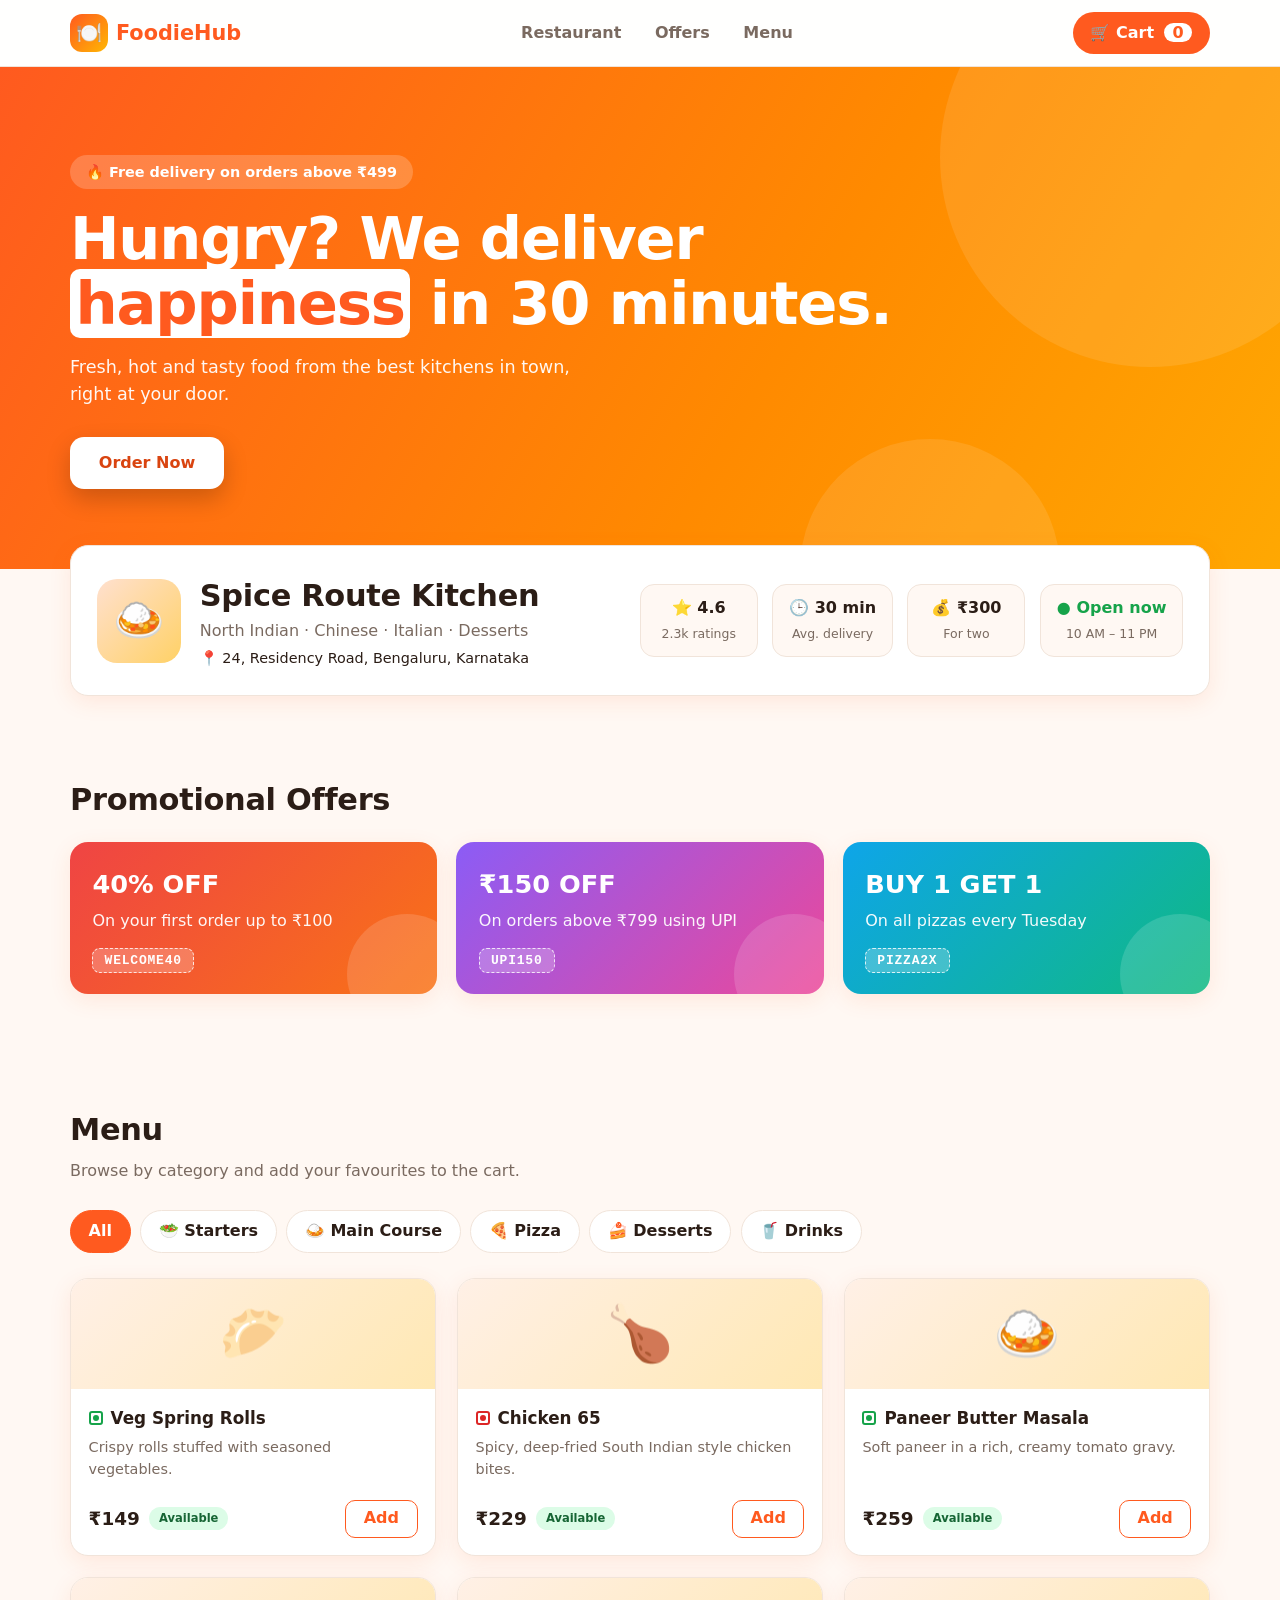
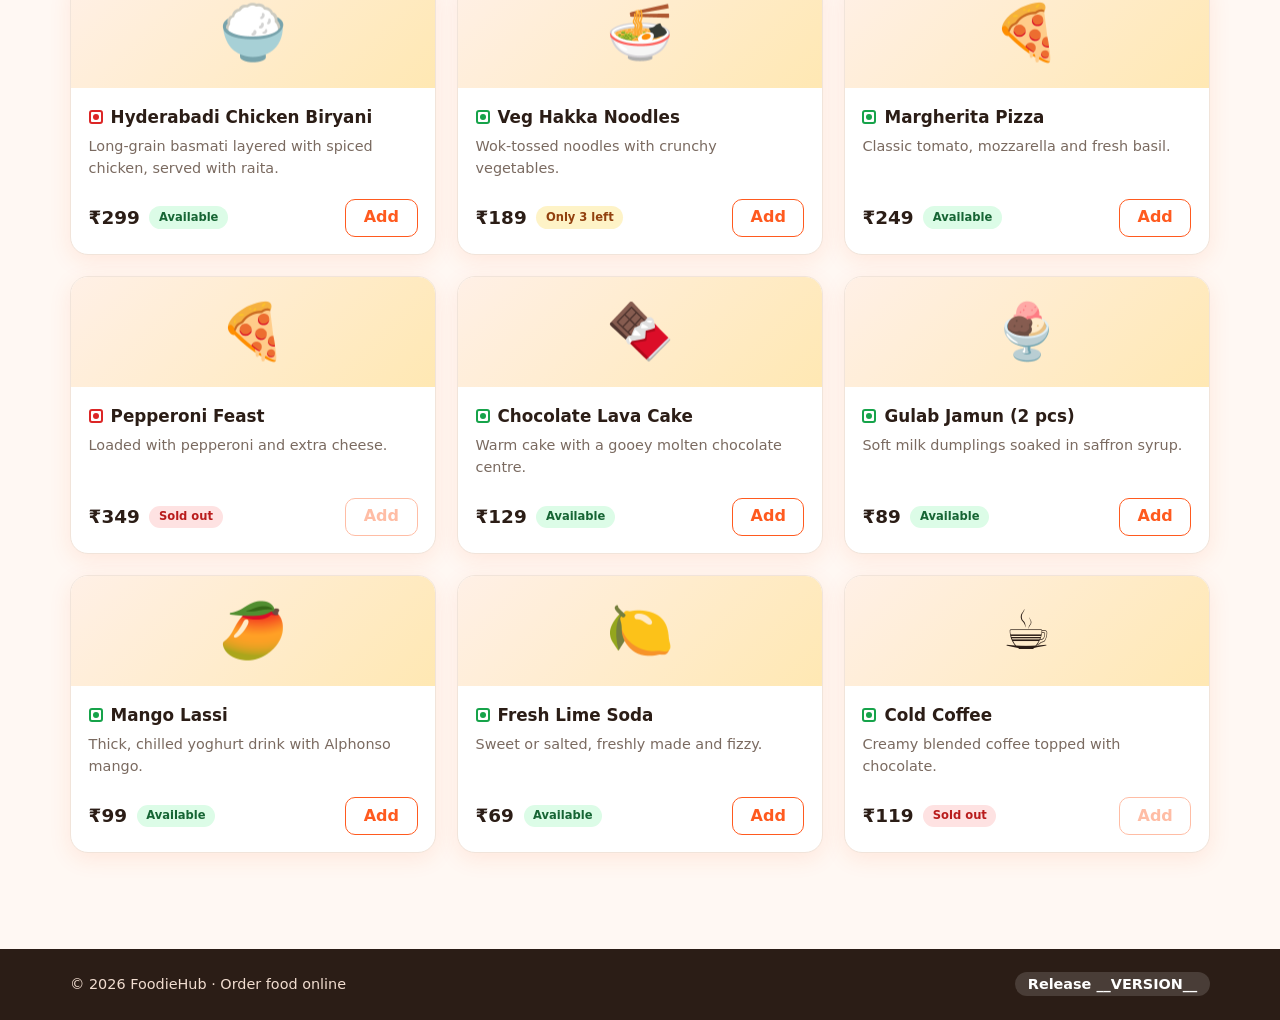
==== q2-food-portal/index.html @ 7f944108 "Answers to all questions" ====
<!DOCTYPE html>
<html lang="en">
<head>
  <meta charset="UTF-8">
  <meta name="viewport" content="width=device-width, initial-scale=1">
  <meta name="description" content="FoodieHub online food ordering portal: restaurant details, categories, menu, prices, availability and offers.">
  <title>FoodieHub | Online Food Ordering Portal</title>
  <link rel="stylesheet" href="style.css">
</head>
<body>
  <a class="skip" href="#menu">Skip to menu</a>

  <header class="topbar">
    <div class="container nav">
      <a class="brand" href="#top"><span class="logo">🍽️</span> FoodieHub</a>
      <nav aria-label="Primary">
        <a href="#restaurant">Restaurant</a>
        <a href="#offers">Offers</a>
        <a href="#menu">Menu</a>
      </nav>
      <button class="cart" id="cartBtn" type="button" aria-live="polite">🛒 Cart <span id="cartCount">0</span></button>
    </div>
  </header>

  <section class="hero" id="top">
    <div class="container hero-inner">
      <span class="chip-hero">🔥 Free delivery on orders above ₹499</span>
      <h1>Hungry? We deliver<br><em>happiness</em> in 30 minutes.</h1>
      <p>Fresh, hot and tasty food from the best kitchens in town, right at your door.</p>
      <a class="btn" href="#menu">Order Now</a>
    </div>
  </section>

  <main>
    <!-- RESTAURANT DETAILS -->
    <section class="section" id="restaurant">
      <div class="container">
        <div class="resto card">
          <div class="resto-main">
            <div class="resto-img" aria-hidden="true">🍛</div>
            <div>
              <h2>Spice Route Kitchen</h2>
              <p class="cuisine">North Indian · Chinese · Italian · Desserts</p>
              <p class="addr">📍 24, Residency Road, Bengaluru, Karnataka</p>
            </div>
          </div>
          <ul class="resto-facts">
            <li><strong>⭐ 4.6</strong><span>2.3k ratings</span></li>
            <li><strong>🕒 30 min</strong><span>Avg. delivery</span></li>
            <li><strong>💰 ₹300</strong><span>For two</span></li>
            <li><strong class="open">● Open now</strong><span>10 AM – 11 PM</span></li>
          </ul>
        </div>
      </div>
    </section>

    <!-- OFFERS -->
    <section class="section tight" id="offers">
      <div class="container">
        <h2>Promotional Offers</h2>
        <div class="offers">
          <div class="offer o1"><span class="pct">40% OFF</span><p>On your first order up to ₹100</p><code>WELCOME40</code></div>
          <div class="offer o2"><span class="pct">₹150 OFF</span><p>On orders above ₹799 using UPI</p><code>UPI150</code></div>
          <div class="offer o3"><span class="pct">BUY 1 GET 1</span><p>On all pizzas every Tuesday</p><code>PIZZA2X</code></div>
        </div>
      </div>
    </section>

    <!-- MENU -->
    <section class="section" id="menu">
      <div class="container">
        <h2>Menu</h2>
        <p class="sub">Browse by category and add your favourites to the cart.</p>

        <div class="filters" role="tablist" aria-label="Food categories">
          <button class="filter active" data-filter="all" type="button">All</button>
          <button class="filter" data-filter="starters" type="button">🥗 Starters</button>
          <button class="filter" data-filter="mains" type="button">🍛 Main Course</button>
          <button class="filter" data-filter="pizza" type="button">🍕 Pizza</button>
          <button class="filter" data-filter="desserts" type="button">🍰 Desserts</button>
          <button class="filter" data-filter="drinks" type="button">🥤 Drinks</button>
        </div>

        <div class="menu-grid" id="menuGrid">
          <article class="item" data-cat="starters">
            <div class="thumb">🥟</div>
            <div class="info"><h3><i class="veg"></i>Veg Spring Rolls</h3><p>Crispy rolls stuffed with seasoned vegetables.</p></div>
            <div class="foot"><span class="price">₹149</span><span class="stock in">Available</span><button class="add" type="button">Add</button></div>
          </article>
          <article class="item" data-cat="starters">
            <div class="thumb">🍗</div>
            <div class="info"><h3><i class="nonveg"></i>Chicken 65</h3><p>Spicy, deep-fried South Indian style chicken bites.</p></div>
            <div class="foot"><span class="price">₹229</span><span class="stock in">Available</span><button class="add" type="button">Add</button></div>
          </article>
          <article class="item" data-cat="mains">
            <div class="thumb">🍛</div>
            <div class="info"><h3><i class="veg"></i>Paneer Butter Masala</h3><p>Soft paneer in a rich, creamy tomato gravy.</p></div>
            <div class="foot"><span class="price">₹259</span><span class="stock in">Available</span><button class="add" type="button">Add</button></div>
          </article>
          <article class="item" data-cat="mains">
            <div class="thumb">🍚</div>
            <div class="info"><h3><i class="nonveg"></i>Hyderabadi Chicken Biryani</h3><p>Long-grain basmati layered with spiced chicken, served with raita.</p></div>
            <div class="foot"><span class="price">₹299</span><span class="stock in">Available</span><button class="add" type="button">Add</button></div>
          </article>
          <article class="item" data-cat="mains">
            <div class="thumb">🍜</div>
            <div class="info"><h3><i class="veg"></i>Veg Hakka Noodles</h3><p>Wok-tossed noodles with crunchy vegetables.</p></div>
            <div class="foot"><span class="price">₹189</span><span class="stock low">Only 3 left</span><button class="add" type="button">Add</button></div>
          </article>
          <article class="item" data-cat="pizza">
            <div class="thumb">🍕</div>
            <div class="info"><h3><i class="veg"></i>Margherita Pizza</h3><p>Classic tomato, mozzarella and fresh basil.</p></div>
            <div class="foot"><span class="price">₹249</span><span class="stock in">Available</span><button class="add" type="button">Add</button></div>
          </article>
          <article class="item" data-cat="pizza">
            <div class="thumb">🍕</div>
            <div class="info"><h3><i class="nonveg"></i>Pepperoni Feast</h3><p>Loaded with pepperoni and extra cheese.</p></div>
            <div class="foot"><span class="price">₹349</span><span class="stock out">Sold out</span><button class="add" type="button" disabled>Add</button></div>
          </article>
          <article class="item" data-cat="desserts">
            <div class="thumb">🍫</div>
            <div class="info"><h3><i class="veg"></i>Chocolate Lava Cake</h3><p>Warm cake with a gooey molten chocolate centre.</p></div>
            <div class="foot"><span class="price">₹129</span><span class="stock in">Available</span><button class="add" type="button">Add</button></div>
          </article>
          <article class="item" data-cat="desserts">
            <div class="thumb">🍨</div>
            <div class="info"><h3><i class="veg"></i>Gulab Jamun (2 pcs)</h3><p>Soft milk dumplings soaked in saffron syrup.</p></div>
            <div class="foot"><span class="price">₹89</span><span class="stock in">Available</span><button class="add" type="button">Add</button></div>
          </article>
          <article class="item" data-cat="drinks">
            <div class="thumb">🥭</div>
            <div class="info"><h3><i class="veg"></i>Mango Lassi</h3><p>Thick, chilled yoghurt drink with Alphonso mango.</p></div>
            <div class="foot"><span class="price">₹99</span><span class="stock in">Available</span><button class="add" type="button">Add</button></div>
          </article>
          <article class="item" data-cat="drinks">
            <div class="thumb">🍋</div>
            <div class="info"><h3><i class="veg"></i>Fresh Lime Soda</h3><p>Sweet or salted, freshly made and fizzy.</p></div>
            <div class="foot"><span class="price">₹69</span><span class="stock in">Available</span><button class="add" type="button">Add</button></div>
          </article>
          <article class="item" data-cat="drinks">
            <div class="thumb">☕</div>
            <div class="info"><h3><i class="veg"></i>Cold Coffee</h3><p>Creamy blended coffee topped with chocolate.</p></div>
            <div class="foot"><span class="price">₹119</span><span class="stock out">Sold out</span><button class="add" type="button" disabled>Add</button></div>
          </article>
        </div>
      </div>
    </section>

    <!-- ADD-NEW-FEATURE-HERE -->
  </main>

  <footer class="footer">
    <div class="container foot-row">
      <p>© 2026 FoodieHub · Order food online</p>
      <p><span class="release">Release __VERSION__</span></p>
    </div>
  </footer>

  <script>
    // Category filter
    var filters = document.querySelectorAll('.filter');
    var items = document.querySelectorAll('.item');
    filters.forEach(function (btn) {
      btn.addEventListener('click', function () {
        filters.forEach(function (b) { b.classList.remove('active'); });
        btn.classList.add('active');
        var f = btn.getAttribute('data-filter');
        items.forEach(function (it) {
          it.style.display = (f === 'all' || it.getAttribute('data-cat') === f) ? '' : 'none';
        });
      });
    });
    // Cart counter
    var count = 0;
    var counter = document.getElementById('cartCount');
    document.querySelectorAll('.add').forEach(function (b) {
      b.addEventListener('click', function () {
        count++; counter.textContent = count;
        b.textContent = 'Added ✓';
        setTimeout(function () { b.textContent = 'Add'; }, 900);
      });
    });
  </script>
</body>
</html>
---- q2-food-portal/style.css ----
:root {
  --bg: #fff8f3;
  --surface: #ffffff;
  --text: #2b1d16;
  --muted: #7a6a60;
  --primary: #ff5a1f;
  --primary-dark: #d94410;
  --accent: #ffb703;
  --green: #16a34a;
  --border: #f1e4da;
  --shadow: 0 6px 22px rgba(255, 90, 31, .10);
  --radius: 18px;
}
@media (prefers-color-scheme: dark) {
  :root { --bg: #1a1210; --surface: #251a16; --text: #fdf1ea; --muted: #c2aea3; --border: #3a2a23; --shadow: 0 6px 22px rgba(0,0,0,.4); }
}
* { box-sizing: border-box; margin: 0; padding: 0; }
html { scroll-behavior: smooth; scroll-padding-top: 76px; }
body { font-family: system-ui, -apple-system, "Segoe UI", Roboto, Arial, sans-serif; background: var(--bg); color: var(--text); line-height: 1.55; }
a { color: inherit; text-decoration: none; }
.container { width: min(1140px, 92%); margin-inline: auto; }
.skip { position: absolute; left: -999px; background: var(--primary); color: #fff; padding: .6rem 1rem; z-index: 99; }
.skip:focus { left: 8px; top: 8px; }
:focus-visible { outline: 3px solid var(--accent); outline-offset: 2px; border-radius: 8px; }

/* Header */
.topbar { position: sticky; top: 0; z-index: 50; background: color-mix(in srgb, var(--surface) 90%, transparent); backdrop-filter: blur(10px); border-bottom: 1px solid var(--border); }
.nav { display: flex; align-items: center; justify-content: space-between; gap: 1rem; height: 66px; }
.brand { font-weight: 800; font-size: 1.3rem; display: flex; align-items: center; gap: .5rem; color: var(--primary); }
.logo { width: 38px; height: 38px; display: grid; place-items: center; border-radius: 12px; background: linear-gradient(135deg, var(--primary), var(--accent)); }
nav { display: flex; gap: .3rem; }
nav a { font-weight: 600; color: var(--muted); padding: .45rem .9rem; border-radius: 999px; transition: .2s; }
nav a:hover { background: color-mix(in srgb, var(--primary) 12%, transparent); color: var(--primary); }
.cart { border: 0; cursor: pointer; font: inherit; font-weight: 700; color: #fff; background: var(--primary); padding: .55rem 1.1rem; border-radius: 999px; transition: transform .2s, background .2s; }
.cart:hover { background: var(--primary-dark); transform: scale(1.04); }
.cart span { background: #fff; color: var(--primary); border-radius: 999px; padding: 0 .55rem; margin-left: .25rem; }

/* Hero */
.hero { position: relative; color: #fff; padding: 5.5rem 0 5rem; background: linear-gradient(120deg, #ff5a1f 0%, #ff8a00 60%, #ffb703 120%); overflow: hidden; }
.hero::before, .hero::after { content: ""; position: absolute; border-radius: 50%; background: rgba(255,255,255,.1); }
.hero::before { width: 420px; height: 420px; right: -80px; top: -120px; }
.hero::after { width: 260px; height: 260px; right: 220px; bottom: -130px; }
.hero-inner { position: relative; z-index: 1; }
.chip-hero { display: inline-block; background: rgba(255,255,255,.2); padding: .35rem 1rem; border-radius: 999px; font-weight: 600; font-size: .9rem; margin-bottom: 1.1rem; }
h1 { font-size: clamp(2.2rem, 5vw, 3.7rem); line-height: 1.1; letter-spacing: -.02em; font-weight: 800; }
h1 em { font-style: normal; background: #fff; color: var(--primary); padding: 0 .35rem; border-radius: 10px; }
.hero p { margin: 1.1rem 0 1.8rem; font-size: 1.1rem; max-width: 46ch; opacity: .95; }
.btn { display: inline-block; background: #fff; color: var(--primary-dark); font-weight: 800; padding: .85rem 1.8rem; border-radius: 14px; box-shadow: 0 10px 24px rgba(0,0,0,.2); transition: transform .2s; }
.btn:hover { transform: translateY(-3px); }

/* Sections */
.section { padding: 4rem 0; }
.section.tight { padding: 1rem 0 3rem; }
h2 { font-size: 1.9rem; letter-spacing: -.01em; margin-bottom: .4rem; }
.sub { color: var(--muted); margin-bottom: 1.6rem; }
.card { background: var(--surface); border: 1px solid var(--border); border-radius: var(--radius); box-shadow: var(--shadow); }

/* Restaurant */
.resto { margin-top: -5.5rem; position: relative; z-index: 2; padding: 1.6rem; display: flex; flex-wrap: wrap; gap: 1.5rem; justify-content: space-between; align-items: center; }
.resto-main { display: flex; gap: 1.2rem; align-items: center; }
.resto-img { width: 84px; height: 84px; font-size: 2.6rem; display: grid; place-items: center; border-radius: 20px; background: linear-gradient(135deg, #ffe0cf, #ffd166); }
.resto h2 { margin: 0; }
.cuisine { color: var(--muted); }
.addr { font-size: .9rem; margin-top: .2rem; }
.resto-facts { list-style: none; display: flex; flex-wrap: wrap; gap: .9rem; }
.resto-facts li { background: var(--bg); border: 1px solid var(--border); border-radius: 14px; padding: .65rem 1rem; text-align: center; min-width: 118px; }
.resto-facts strong { display: block; }
.resto-facts span { font-size: .78rem; color: var(--muted); }
.open { color: var(--green); }

/* Offers */
.offers { display: grid; grid-template-columns: repeat(3, 1fr); gap: 1.2rem; margin-top: 1.2rem; }
.offer { color: #fff; padding: 1.4rem; border-radius: var(--radius); position: relative; overflow: hidden; box-shadow: var(--shadow); }
.offer::after { content: ""; position: absolute; width: 120px; height: 120px; border-radius: 50%; background: rgba(255,255,255,.14); right: -30px; bottom: -40px; }
.o1 { background: linear-gradient(135deg, #ef4444, #f97316); }
.o2 { background: linear-gradient(135deg, #8b5cf6, #ec4899); }
.o3 { background: linear-gradient(135deg, #0ea5e9, #10b981); }
.pct { font-size: 1.6rem; font-weight: 800; display: block; }
.offer p { margin: .3rem 0 .8rem; opacity: .95; }
.offer code { background: rgba(255,255,255,.22); border: 1px dashed rgba(255,255,255,.8); padding: .25rem .7rem; border-radius: 8px; font-weight: 700; letter-spacing: .06em; }

/* Filters */
.filters { display: flex; gap: .6rem; flex-wrap: wrap; margin-bottom: 1.6rem; }
.filter { border: 1.5px solid var(--border); background: var(--surface); color: var(--text); font: inherit; font-weight: 600; padding: .5rem 1.1rem; border-radius: 999px; cursor: pointer; transition: .2s; }
.filter:hover { border-color: var(--primary); color: var(--primary); }
.filter.active { background: var(--primary); border-color: var(--primary); color: #fff; }

/* Menu */
.menu-grid { display: grid; grid-template-columns: repeat(3, 1fr); gap: 1.3rem; }
.item { background: var(--surface); border: 1px solid var(--border); border-radius: var(--radius); box-shadow: var(--shadow); display: flex; flex-direction: column; overflow: hidden; transition: transform .25s, box-shadow .25s; }
.item:hover { transform: translateY(-5px); box-shadow: 0 14px 32px rgba(255,90,31,.2); }
.thumb { height: 110px; display: grid; place-items: center; font-size: 3.4rem; background: linear-gradient(135deg, #fff0e6, #ffe8b3); }
@media (prefers-color-scheme: dark) { .thumb { background: linear-gradient(135deg, #3a2a23, #4a3720); } }
.info { padding: 1rem 1.1rem .4rem; flex: 1; }
.info h3 { font-size: 1.05rem; display: flex; gap: .5rem; align-items: center; }
.info p { color: var(--muted); font-size: .9rem; margin-top: .3rem; }
.veg, .nonveg { width: 14px; height: 14px; border: 2px solid var(--green); border-radius: 3px; position: relative; flex-shrink: 0; }
.veg::after, .nonveg::after { content: ""; position: absolute; inset: 2px; border-radius: 50%; background: var(--green); }
.nonveg { border-color: #dc2626; }
.nonveg::after { background: #dc2626; }
.foot { display: flex; align-items: center; gap: .6rem; padding: .8rem 1.1rem 1.1rem; }
.price { font-weight: 800; font-size: 1.15rem; }
.stock { font-size: .72rem; font-weight: 700; padding: .15rem .6rem; border-radius: 999px; margin-right: auto; }
.stock.in { background: #dcfce7; color: #166534; }
.stock.low { background: #fef3c7; color: #92400e; }
.stock.out { background: #fee2e2; color: #b91c1c; }
.add { border: 1.5px solid var(--primary); color: var(--primary); background: transparent; font: inherit; font-weight: 700; padding: .35rem 1.1rem; border-radius: 10px; cursor: pointer; transition: .2s; }
.add:hover:not(:disabled) { background: var(--primary); color: #fff; }
.add:disabled { opacity: .4; cursor: not-allowed; }

/* Optional feature blocks (used after the "new feature" step) */
.ratings-grid { display: grid; grid-template-columns: 1fr 2fr; gap: 1.5rem; align-items: center; padding: 1.8rem; }
.big-score { text-align: center; }
.big-score strong { font-size: 3.4rem; color: var(--primary); line-height: 1; display: block; }
.bars div { display: flex; align-items: center; gap: .7rem; font-size: .9rem; margin: .35rem 0; }
.bars i { flex: 1; height: 8px; background: var(--border); border-radius: 8px; overflow: hidden; }
.bars i b { display: block; height: 100%; background: linear-gradient(90deg, var(--primary), var(--accent)); }
.thanks { text-align: center; padding: 2.4rem 1.5rem; background: linear-gradient(135deg, #ff5a1f, #ffb703); color: #fff; border-radius: var(--radius); box-shadow: var(--shadow); }
.thanks h3 { font-size: 1.6rem; }

/* Footer */
.footer { background: #2b1d16; color: #f1ddd0; padding: 1.5rem 0; margin-top: 2rem; }
.foot-row { display: flex; justify-content: space-between; flex-wrap: wrap; gap: .8rem; font-size: .9rem; }
.release { background: rgba(255,255,255,.14); padding: .25rem .8rem; border-radius: 999px; font-weight: 700; color: #fff; }

@media (max-width: 960px) { .menu-grid { grid-template-columns: repeat(2, 1fr); } .offers { grid-template-columns: 1fr; } .ratings-grid { grid-template-columns: 1fr; } }
@media (max-width: 620px) { .menu-grid { grid-template-columns: 1fr; } nav { display: none; } .resto { margin-top: -3.5rem; } }
@media (prefers-reduced-motion: reduce) { * { transition: none !important; scroll-behavior: auto !important; } }
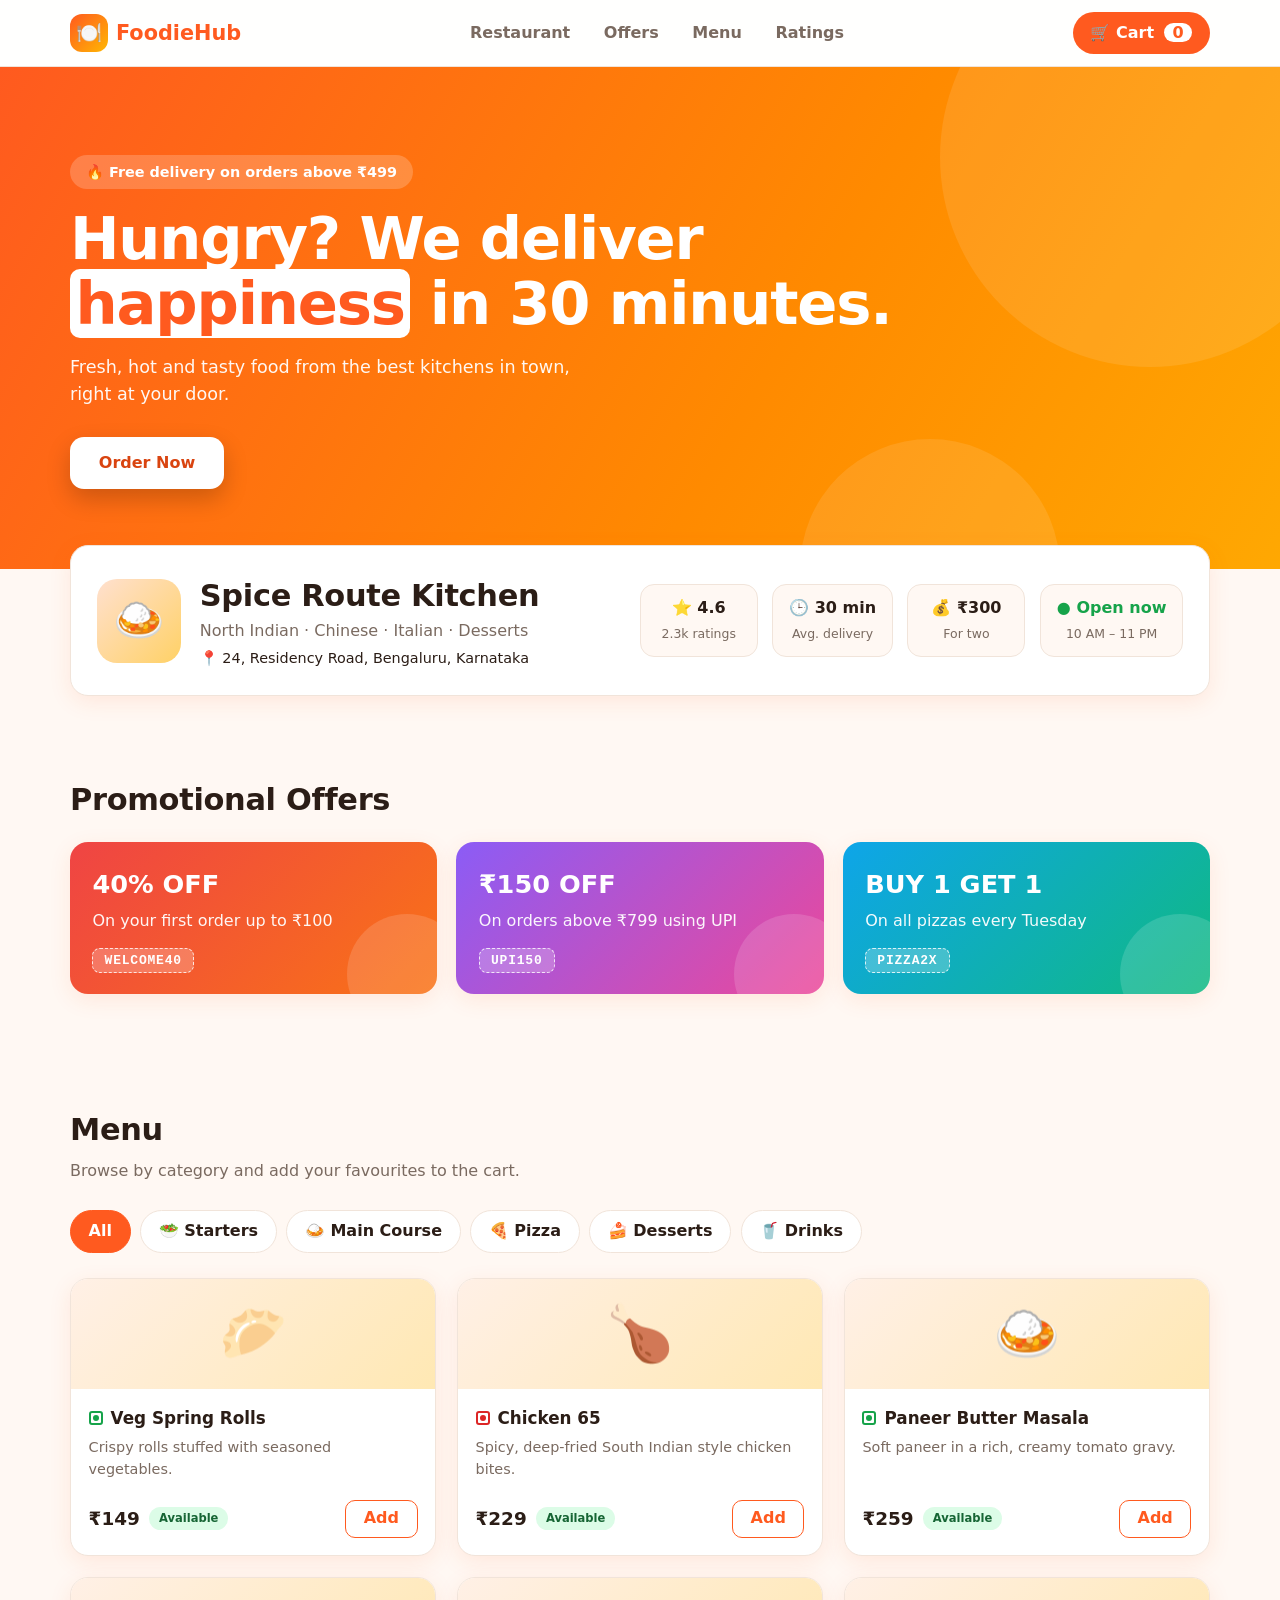
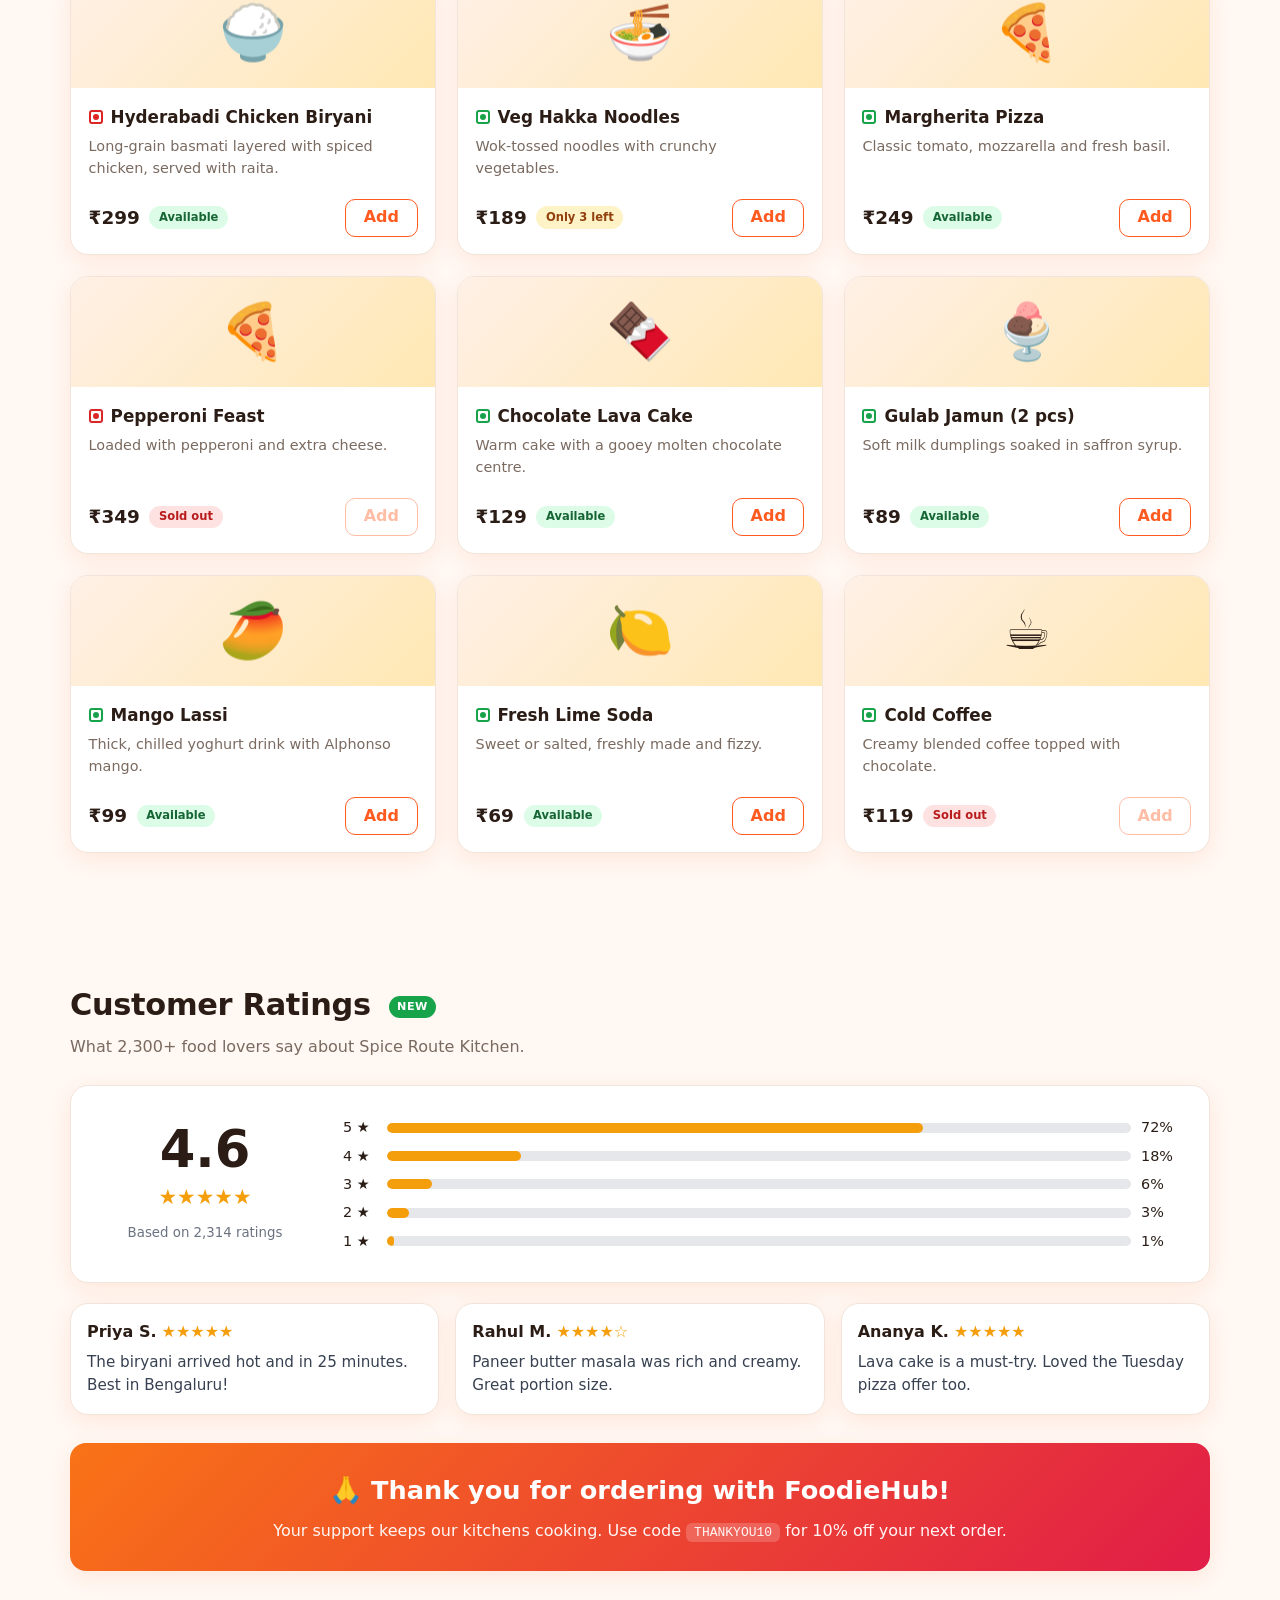
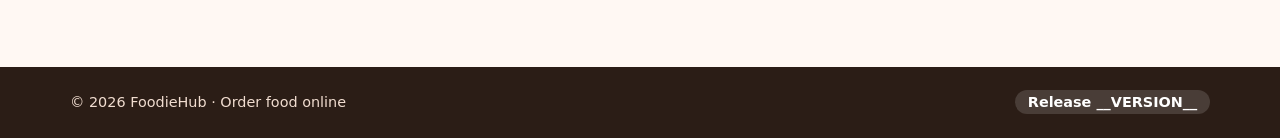
==== commit a9099117: "Added Rating feature" ====
--- a/q2-food-portal/index.html
+++ b/q2-food-portal/index.html
@@ -6,6 +6,31 @@
   <meta name="description" content="FoodieHub online food ordering portal: restaurant details, categories, menu, prices, availability and offers.">
   <title>FoodieHub | Online Food Ordering Portal</title>
   <link rel="stylesheet" href="style.css">
+  <!-- NEW FEATURE (v2): styles for the Customer Ratings & Thank-You section -->
+  <style>
+    .new-badge { display: inline-block; background: #16a34a; color: #fff; font-size: .7rem; font-weight: 700;
+                 padding: 2px 8px; border-radius: 999px; vertical-align: middle; margin-left: 8px; letter-spacing: .5px; }
+    .rating-wrap { display: grid; grid-template-columns: 220px 1fr; gap: 28px; align-items: center; padding: 24px; }
+    .rating-score { text-align: center; }
+    .rating-score .big { font-size: 3.2rem; font-weight: 800; line-height: 1; }
+    .rating-score .stars { color: #f59e0b; font-size: 1.3rem; margin: 6px 0; }
+    .rating-score small { color: #6b7280; }
+    .bars { list-style: none; margin: 0; padding: 0; }
+    .bars li { display: grid; grid-template-columns: 34px 1fr 44px; gap: 10px; align-items: center; margin: 6px 0; font-size: .9rem; }
+    .bar { height: 10px; background: #e5e7eb; border-radius: 999px; overflow: hidden; }
+    .bar span { display: block; height: 100%; background: #f59e0b; border-radius: 999px; }
+    .reviews { display: grid; grid-template-columns: repeat(auto-fit, minmax(220px, 1fr)); gap: 16px; margin-top: 20px; }
+    .review { padding: 16px; }
+    .review p { margin: 6px 0 0; color: #374151; font-size: .95rem; }
+    .review .who { font-weight: 700; }
+    .review .stars { color: #f59e0b; }
+    .thanks { margin-top: 28px; padding: 28px 24px; text-align: center; border-radius: 16px; color: #fff;
+              background: linear-gradient(135deg, #f97316, #e11d48); }
+    .thanks h3 { margin: 0 0 8px; font-size: 1.6rem; }
+    .thanks p { margin: 0; opacity: .95; }
+    .thanks code { background: rgba(255,255,255,.2); padding: 2px 8px; border-radius: 6px; color: #fff; }
+    @media (max-width: 640px) { .rating-wrap { grid-template-columns: 1fr; } }
+  </style>
 </head>
 <body>
   <a class="skip" href="#menu">Skip to menu</a>
@@ -17,6 +42,7 @@
         <a href="#restaurant">Restaurant</a>
         <a href="#offers">Offers</a>
         <a href="#menu">Menu</a>
+        <a href="#ratings">Ratings</a>
       </nav>
       <button class="cart" id="cartBtn" type="button" aria-live="polite">🛒 Cart <span id="cartCount">0</span></button>
     </div>
@@ -146,7 +172,48 @@
       </div>
     </section>
 
-    <!-- ADD-NEW-FEATURE-HERE -->
+    <!-- NEW FEATURE (v2): Customer Rating Summary + Thank-You message -->
+    <section class="section" id="ratings">
+      <div class="container">
+        <h2>Customer Ratings <span class="new-badge">NEW</span></h2>
+        <p class="sub">What 2,300+ food lovers say about Spice Route Kitchen.</p>
+
+        <div class="card rating-wrap">
+          <div class="rating-score">
+            <div class="big">4.6</div>
+            <div class="stars" aria-label="4.6 out of 5 stars">★★★★★</div>
+            <small>Based on 2,314 ratings</small>
+          </div>
+          <ul class="bars">
+            <li><span>5 ★</span><div class="bar"><span style="width:72%"></span></div><span>72%</span></li>
+            <li><span>4 ★</span><div class="bar"><span style="width:18%"></span></div><span>18%</span></li>
+            <li><span>3 ★</span><div class="bar"><span style="width:6%"></span></div><span>6%</span></li>
+            <li><span>2 ★</span><div class="bar"><span style="width:3%"></span></div><span>3%</span></li>
+            <li><span>1 ★</span><div class="bar"><span style="width:1%"></span></div><span>1%</span></li>
+          </ul>
+        </div>
+
+        <div class="reviews">
+          <div class="card review">
+            <span class="who">Priya S.</span> <span class="stars">★★★★★</span>
+            <p>The biryani arrived hot and in 25 minutes. Best in Bengaluru!</p>
+          </div>
+          <div class="card review">
+            <span class="who">Rahul M.</span> <span class="stars">★★★★☆</span>
+            <p>Paneer butter masala was rich and creamy. Great portion size.</p>
+          </div>
+          <div class="card review">
+            <span class="who">Ananya K.</span> <span class="stars">★★★★★</span>
+            <p>Lava cake is a must-try. Loved the Tuesday pizza offer too.</p>
+          </div>
+        </div>
+
+        <div class="thanks" id="thankyou">
+          <h3>🙏 Thank you for ordering with FoodieHub!</h3>
+          <p>Your support keeps our kitchens cooking. Use code <code>THANKYOU10</code> for 10% off your next order.</p>
+        </div>
+      </div>
+    </section>
   </main>
 
   <footer class="footer">
@@ -182,4 +249,4 @@
     });
   </script>
 </body>
-</html>
+</html>
